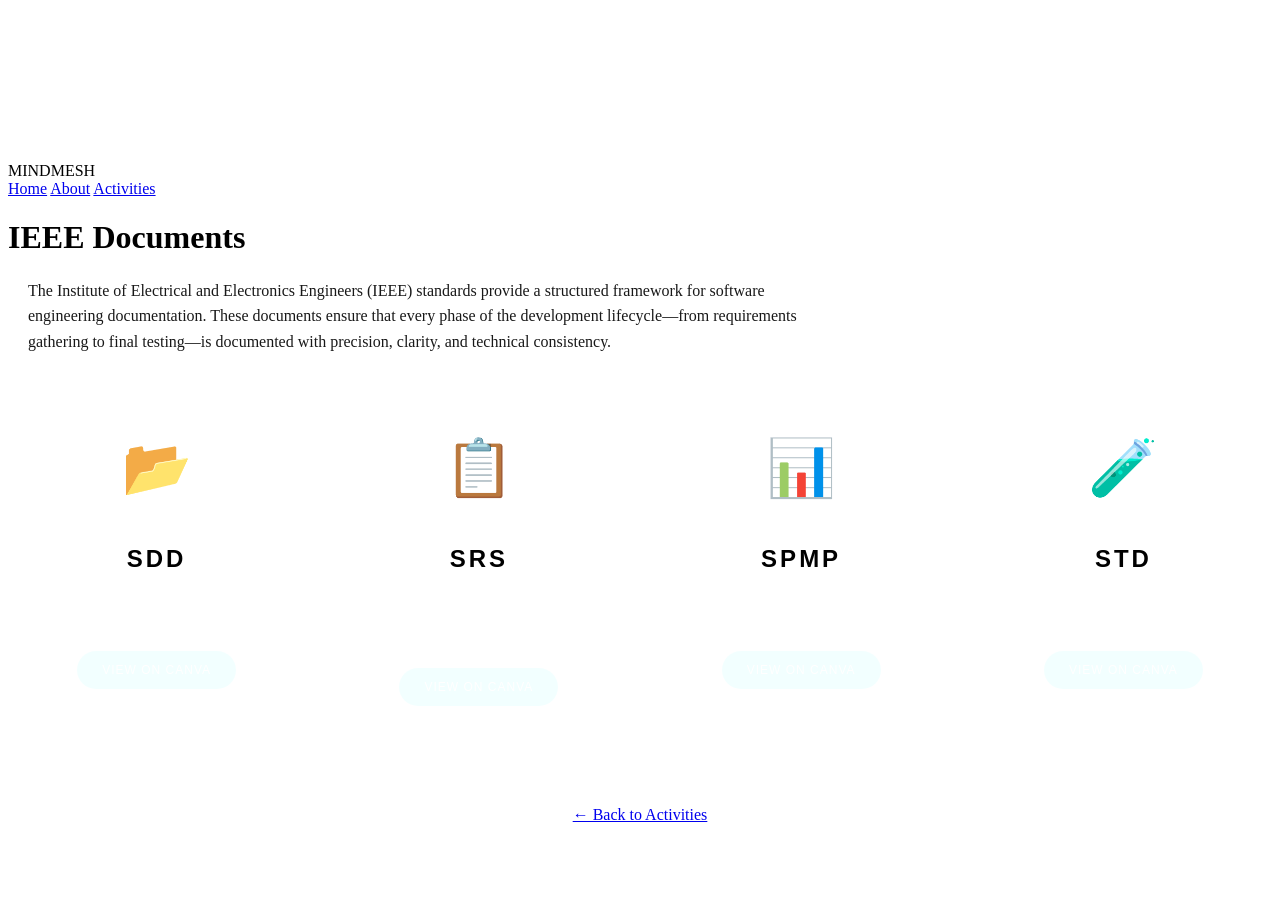
==== ieee.html @ 4f5016a4 "Add files via upload" ====
<!DOCTYPE html>
<html lang="en">
<head>
    <meta charset="UTF-8">
    <meta name="viewport" content="width=device-width, initial-scale=1.0">
    <title>IEEE Documents | MindMesh</title>
    <link rel="stylesheet" href="style.css">
    <style>
        /* PDF Container Specific Styles */
        .pdf-grid {
            display: grid;
            grid-template-columns: repeat(auto-fit, minmax(250px, 1fr));
            gap: 25px;
            margin-top: 30px;
        }

        .pdf-card {
            display: flex;
            flex-direction: column;
            align-items: center;
            text-align: center;
            padding: 40px 20px;
            transition: all 0.3s ease;
            position: relative;
            overflow: hidden;
        }

        .pdf-card:hover {
            transform: translateY(-10px);
            box-shadow: 0 0 30px rgba(0, 255, 255, 0.3);
        }

        .pdf-icon {
            font-size: 3.5rem;
            margin-bottom: 20px;
            color: var(--glow-blue);
            filter: drop-shadow(0 0 10px var(--glow-blue));
        }

        .pdf-info h3 {
            font-family: 'Orbitron', sans-serif;
            color: var(--glow-blue);
            font-size: 1.5rem;
            margin-bottom: 10px;
            letter-spacing: 3px;
        }

        .pdf-info p {
            font-size: 0.85rem;
            color: rgba(255, 255, 255, 0.7);
            margin-bottom: 25px;
            min-height: 40px;
            line-height: 1.4;
        }

        .view-btn {
            display: inline-block;
            padding: 12px 25px;
            border: 1px solid var(--glow-blue);
            border-radius: 50px;
            color: #fff;
            text-decoration: none;
            font-family: 'Orbitron', sans-serif;
            font-size: 0.75rem;
            transition: all 0.3s ease;
            background: rgba(0, 255, 255, 0.05);
            text-transform: uppercase;
            letter-spacing: 1px;
        }

        .view-btn:hover {
            background: var(--glow-blue);
            color: #000;
            box-shadow: 0 0 20px var(--glow-blue);
        }

        .description-text {
            color: var(--text-white);
            max-width: 800px;
            margin: 20px auto 40px 20px;
            line-height: 1.6;
            opacity: 0.9;
        }
    </style>
</head>
<body>
    <canvas id="bg-canvas"></canvas>

    <nav>
        <div class="logo">MINDMESH</div>
        <div class="nav-links">
            <a href="index.html">Home</a>
            <a href="about.html">About</a>
            <a href="activities.html">Activities</a>
        </div>
    </nav>

    <div class="container">
        <div class="glow-card">
            <h1 class="glow-text">IEEE Documents</h1>
            <p class="description-text">
                The Institute of Electrical and Electronics Engineers (IEEE) standards provide a structured framework for software engineering documentation. These documents ensure that every phase of the development lifecycle—from requirements gathering to final testing—is documented with precision, clarity, and technical consistency.
            </p>
        </div>

        <div class="pdf-grid">
            <div class="glow-card pdf-card">
                <div class="pdf-icon">📂</div>
                <div class="pdf-info">
                    <h3>SDD</h3>
                    <p>Software Design Description: Details the system architecture and data design.</p>
                </div>
                <a href="https://canva.link/kn8r34mypganovc" target="_blank" class="view-btn">View on Canva</a>
            </div>

            <div class="glow-card pdf-card">
                <div class="pdf-icon">📋</div>
                <div class="pdf-info">
                    <h3>SRS</h3>
                    <p>Software Requirements Specification: Defines the functional and non-functional requirements.</p>
                </div>
                <a href="https://canva.link/nyqg9ze39wl8cg4" target="_blank" class="view-btn">View on Canva</a>
            </div>

            <div class="glow-card pdf-card">
                <div class="pdf-icon">📊</div>
                <div class="pdf-info">
                    <h3>SPMP</h3>
                    <p>Software Project Management Plan: Outlines the project timeline, resources, and goals.</p>
                </div>
                <a href="https://canva.link/5ol1yj2ijcr7riz" target="_blank" class="view-btn">View on Canva</a>
            </div>

            <div class="glow-card pdf-card">
                <div class="pdf-icon">🧪</div>
                <div class="pdf-info">
                    <h3>STD</h3>
                    <p>Software Test Documentation: Logs the test cases, procedures, and quality reports.</p>
                </div>
                <a href="https://canva.link/ig4b3yopkc3qx81" target="_blank" class="view-btn">View on Canva</a>
            </div>
        </div>

        <div style="text-align: center; margin-top: 60px; margin-bottom: 40px;">
            <a href="activities.html" class="nav-btn">← Back to Activities</a>
        </div>
    </div>

    <script src="script.js"></script>
</body>
</html>
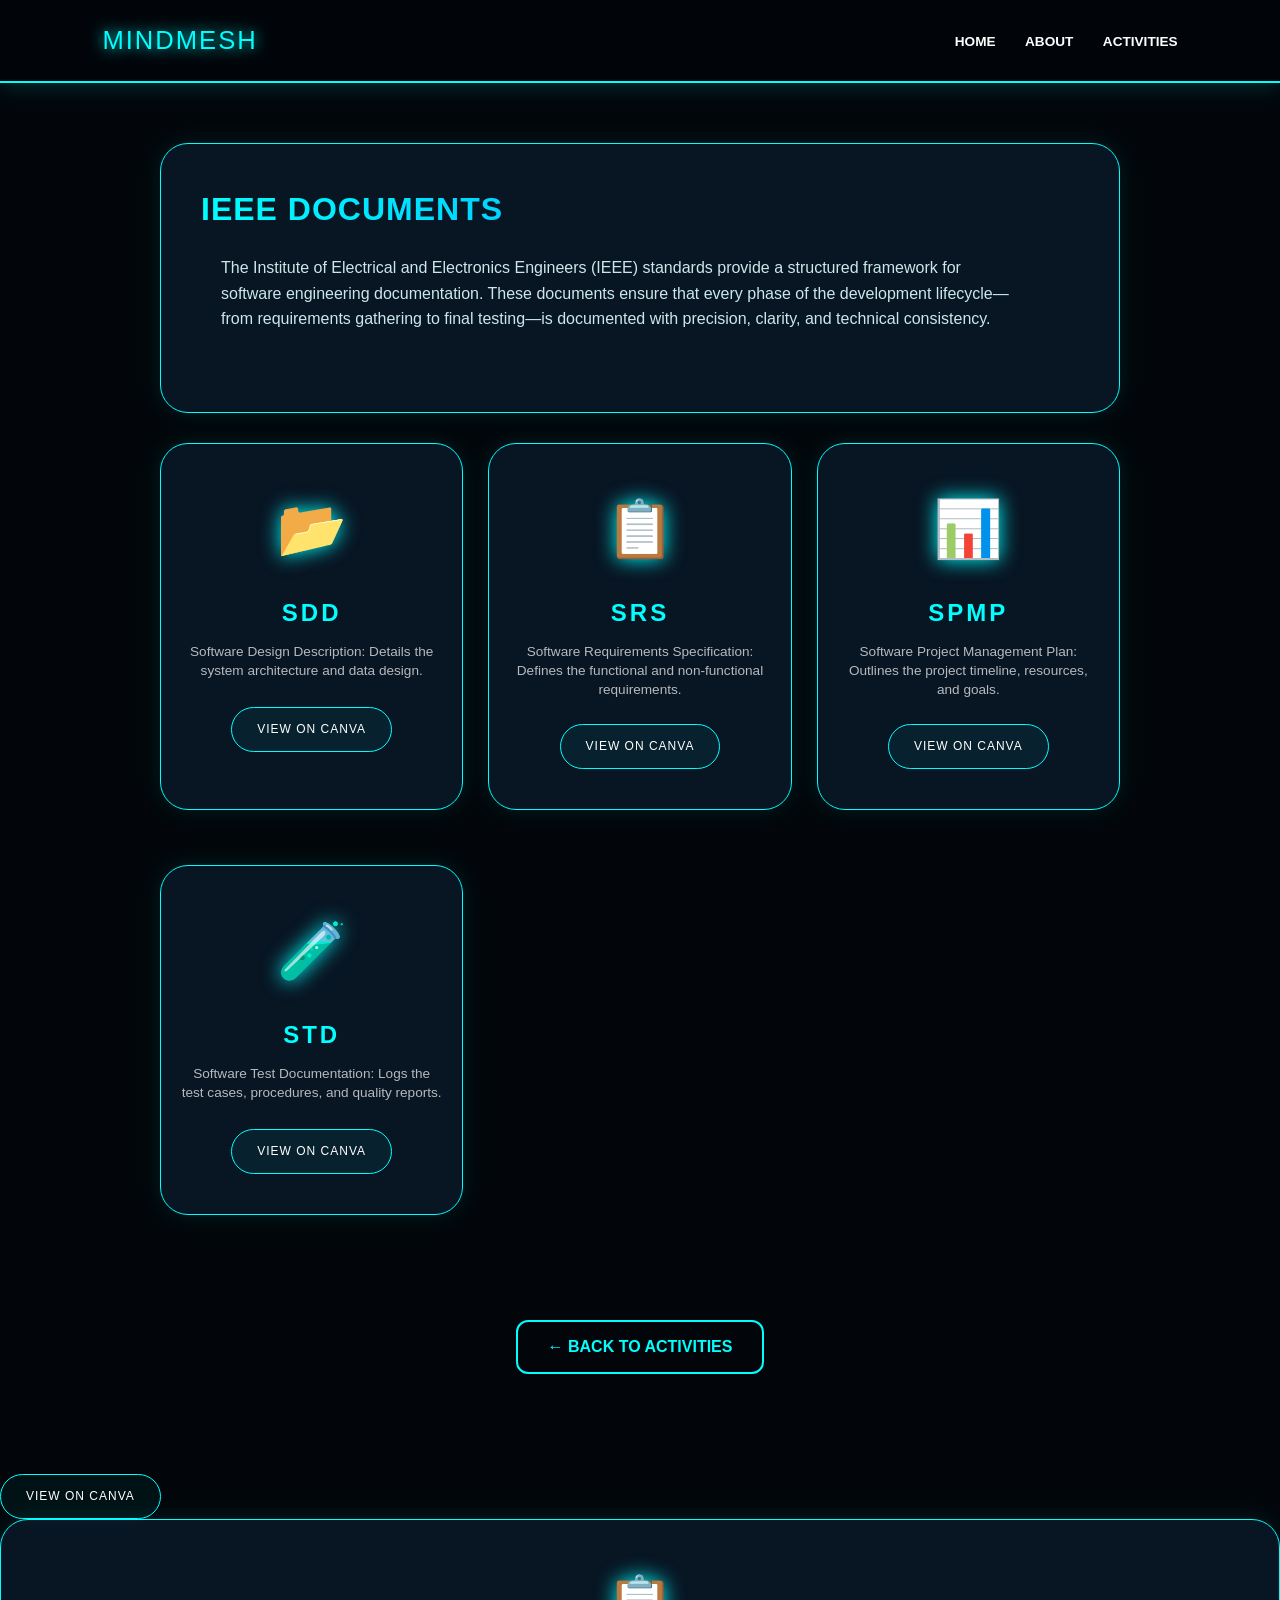
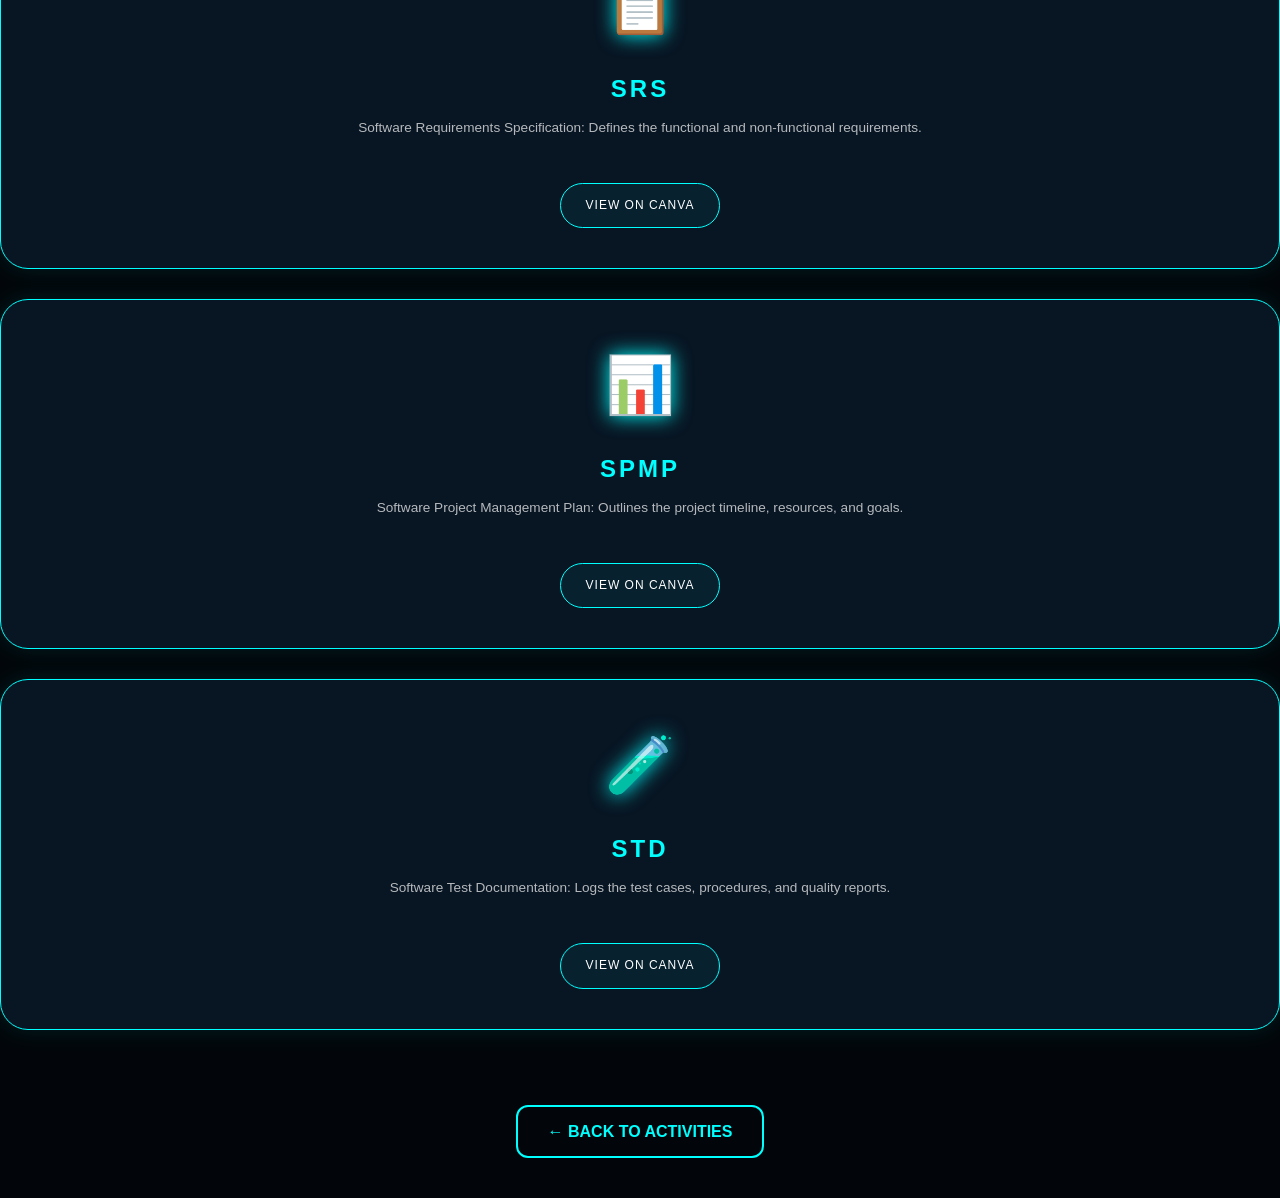
==== commit 19856d55: "Update Canva links in ieee.html" ====
--- a/ieee.html
+++ b/ieee.html
@@ -110,7 +110,45 @@
                     <h3>SDD</h3>
                     <p>Software Design Description: Details the system architecture and data design.</p>
                 </div>
-                <a href="https://canva.link/kn8r34mypganovc" target="_blank" class="view-btn">View on Canva</a>
+                <a href="https://www.canva.com/design/DAHKBSeOIoA/Tng36ZDUF0UGGGkLjZWFgg/view?utm_content=DAHKBSeOIoA&utm_campaign=designshare&utm_medium=link&utm_source=viewer" target="_blank" class="view-btn">View on Canva</a>
+            </div>
+
+            <div class="glow-card pdf-card">
+                <div class="pdf-icon">📋</div>
+                <div class="pdf-info">
+                    <h3>SRS</h3>
+                    <p>Software Requirements Specification: Defines the functional and non-functional requirements.</p>
+                </div>
+                <a href="https://canva.link/nyqg9ze39wl8cg4" target="_blank" class="view-btn">View on Canva</a>
+            </div>
+
+            <div class="glow-card pdf-card">
+                <div class="pdf-icon">📊</div>
+                <div class="pdf-info">
+                    <h3>SPMP</h3>
+                    <p>Software Project Management Plan: Outlines the project timeline, resources, and goals.</p>
+                </div>
+                <a href="https://canva.link/5ol1yj2ijcr7riz" target="_blank" class="view-btn">View on Canva</a>
+            </div>
+
+            <div class="glow-card pdf-card">
+                <div class="pdf-icon">🧪</div>
+                <div class="pdf-info">
+                    <h3>STD</h3>
+                    <p>Software Test Documentation: Logs the test cases, procedures, and quality reports.</p>
+                </div>
+                <a href="https://canva.link/ig4b3yopkc3qx81" target="_blank" class="view-btn">View on Canva</a>
+            </div>
+        </div>
+
+        <div style="text-align: center; margin-top: 60px; margin-bottom: 40px;">
+            <a href="activities.html" class="nav-btn">← Back to Activities</a>
+        </div>
+    </div>
+
+    <script src="script.js"></script>
+</body>
+</html>                <a href="https://canva.link/kn8r34mypganovc" target="_blank" class="view-btn">View on Canva</a>
             </div>
 
             <div class="glow-card pdf-card">
--- a/style.css
+++ b/style.css
@@ -0,0 +1,199 @@
+/* 1. IMPORTS & VARIABLES */
+@import url('https://fonts.googleapis.com/css2?family=Inter:wght@300;400;600&family=Orbitron:wght@700&display=swap');
+
+:root {
+    --bg-dark: #02060a;
+    --card-bg: rgba(10, 25, 40, 0.85);
+    --glow-blue: #00ffff; /* Phosphorescent Blue */
+    --deep-blue: #0080ff;
+    --text-white: #e0ffff;
+    --text-dim: #94a3b8;
+}
+
+/* 2. GLOBAL RESET */
+* {
+    box-sizing: border-box;
+    margin: 0;
+    padding: 0;
+}
+
+body {
+    background-color: var(--bg-dark);
+    color: var(--text-white);
+    font-family: 'Inter', sans-serif;
+    line-height: 1.6;
+    overflow-x: hidden;
+}
+
+/* 3. LIVE BACKGROUND LAYER */
+#bg-canvas {
+    position: fixed;
+    top: 0;
+    left: 0;
+    width: 100vw;
+    height: 100vh;
+    z-index: -2;
+}
+
+/* 4. NAVIGATION */
+nav {
+    display: flex;
+    justify-content: space-between;
+    align-items: center;
+    padding: 20px 8%;
+    background: rgba(2, 6, 10, 0.9);
+    backdrop-filter: blur(12px);
+    border-bottom: 2px solid var(--glow-blue);
+    position: sticky;
+    top: 0;
+    z-index: 1000;
+    box-shadow: 0 5px 20px rgba(0, 255, 255, 0.15);
+}
+
+.logo {
+    font-family: 'Orbitron', sans-serif;
+    font-size: 1.6rem;
+    color: var(--glow-blue);
+    text-shadow: 0 0 15px var(--glow-blue);
+    letter-spacing: 2px;
+}
+
+.nav-links a {
+    color: white;
+    text-decoration: none;
+    margin-left: 25px;
+    font-size: 0.85rem;
+    font-weight: 600;
+    text-transform: uppercase;
+    transition: 0.3s ease;
+}
+
+.nav-links a:hover {
+    color: var(--glow-blue);
+    text-shadow: 0 0 10px var(--glow-blue);
+}
+
+/* 5. REUSABLE CONTAINERS & CARDS */
+.container {
+    max-width: 1000px;
+    margin: 40px auto;
+    padding: 20px;
+}
+
+.glow-card {
+    background: var(--card-bg);
+    border: 1px solid var(--glow-blue);
+    border-radius: 28px; /* Rounded border style from ref */
+    padding: 40px;
+    margin-bottom: 30px;
+    box-shadow: 0 0 25px rgba(0, 255, 255, 0.1);
+    backdrop-filter: blur(5px);
+}
+
+.glow-text {
+    font-family: 'Orbitron', sans-serif;
+    background: linear-gradient(90deg, var(--glow-blue), var(--deep-blue));
+    -webkit-background-clip: text;
+    -webkit-text-fill-color: transparent;
+    margin-bottom: 20px;
+    text-transform: uppercase;
+    letter-spacing: 1px;
+}
+
+/* 6. ABOUT PAGE - MEMBER SPECIFIC STYLES */
+.member-layout {
+    display: flex;
+    align-items: center;
+    gap: 40px;
+}
+
+.portrait-box {
+    width: 180px;
+    height: 220px; /* Portrait Square aspect */
+    border: 2px solid var(--glow-blue);
+    border-radius: 18px;
+    overflow: hidden;
+    flex-shrink: 0;
+    box-shadow: 0 0 15px rgba(0, 255, 255, 0.3);
+}
+
+.portrait-box img {
+    width: 100%;
+    height: 100%;
+    object-fit: cover;
+}
+
+.role-tag {
+    color: var(--glow-blue);
+    text-transform: uppercase;
+    font-weight: 800;
+    font-size: 0.8rem;
+    letter-spacing: 2px;
+    margin-bottom: 8px;
+}
+
+/* 7. ACTIVITIES HUB - GRID SYSTEM */
+.grid {
+    display: grid;
+    grid-template-columns: repeat(auto-fit, minmax(280px, 1fr));
+    gap: 20px;
+}
+
+.activity-box {
+    text-align: center;
+    transition: transform 0.3s ease, box-shadow 0.3s ease;
+    display: flex;
+    flex-direction: column;
+    justify-content: space-between;
+}
+
+.activity-box:hover {
+    transform: translateY(-8px);
+    box-shadow: 0 0 30px rgba(0, 255, 255, 0.2);
+}
+
+/* 8. BUTTONS & UI ELEMENTS */
+.nav-btn {
+    display: inline-block;
+    padding: 12px 30px;
+    background: transparent;
+    border: 2px solid var(--glow-blue);
+    color: var(--glow-blue);
+    text-decoration: none;
+    border-radius: 12px;
+    font-weight: 700;
+    text-transform: uppercase;
+    transition: all 0.3s ease;
+    cursor: pointer;
+    margin-top: 15px;
+}
+
+.nav-btn:hover {
+    background: var(--glow-blue);
+    color: var(--bg-dark);
+    box-shadow: 0 0 20px var(--glow-blue);
+}
+
+.nav-btn.small {
+    padding: 8px 20px;
+    font-size: 0.75rem;
+}
+
+/* 9. RESPONSIVE QUERIES */
+@media (max-width: 768px) {
+    nav {
+        flex-direction: column;
+        gap: 15px;
+    }
+    .member-layout {
+        flex-direction: column;
+        text-align: center;
+    }
+    .portrait-box {
+        width: 100%;
+        max-width: 200px;
+    }
+    .glow-card {
+        padding: 25px;
+    }
+}
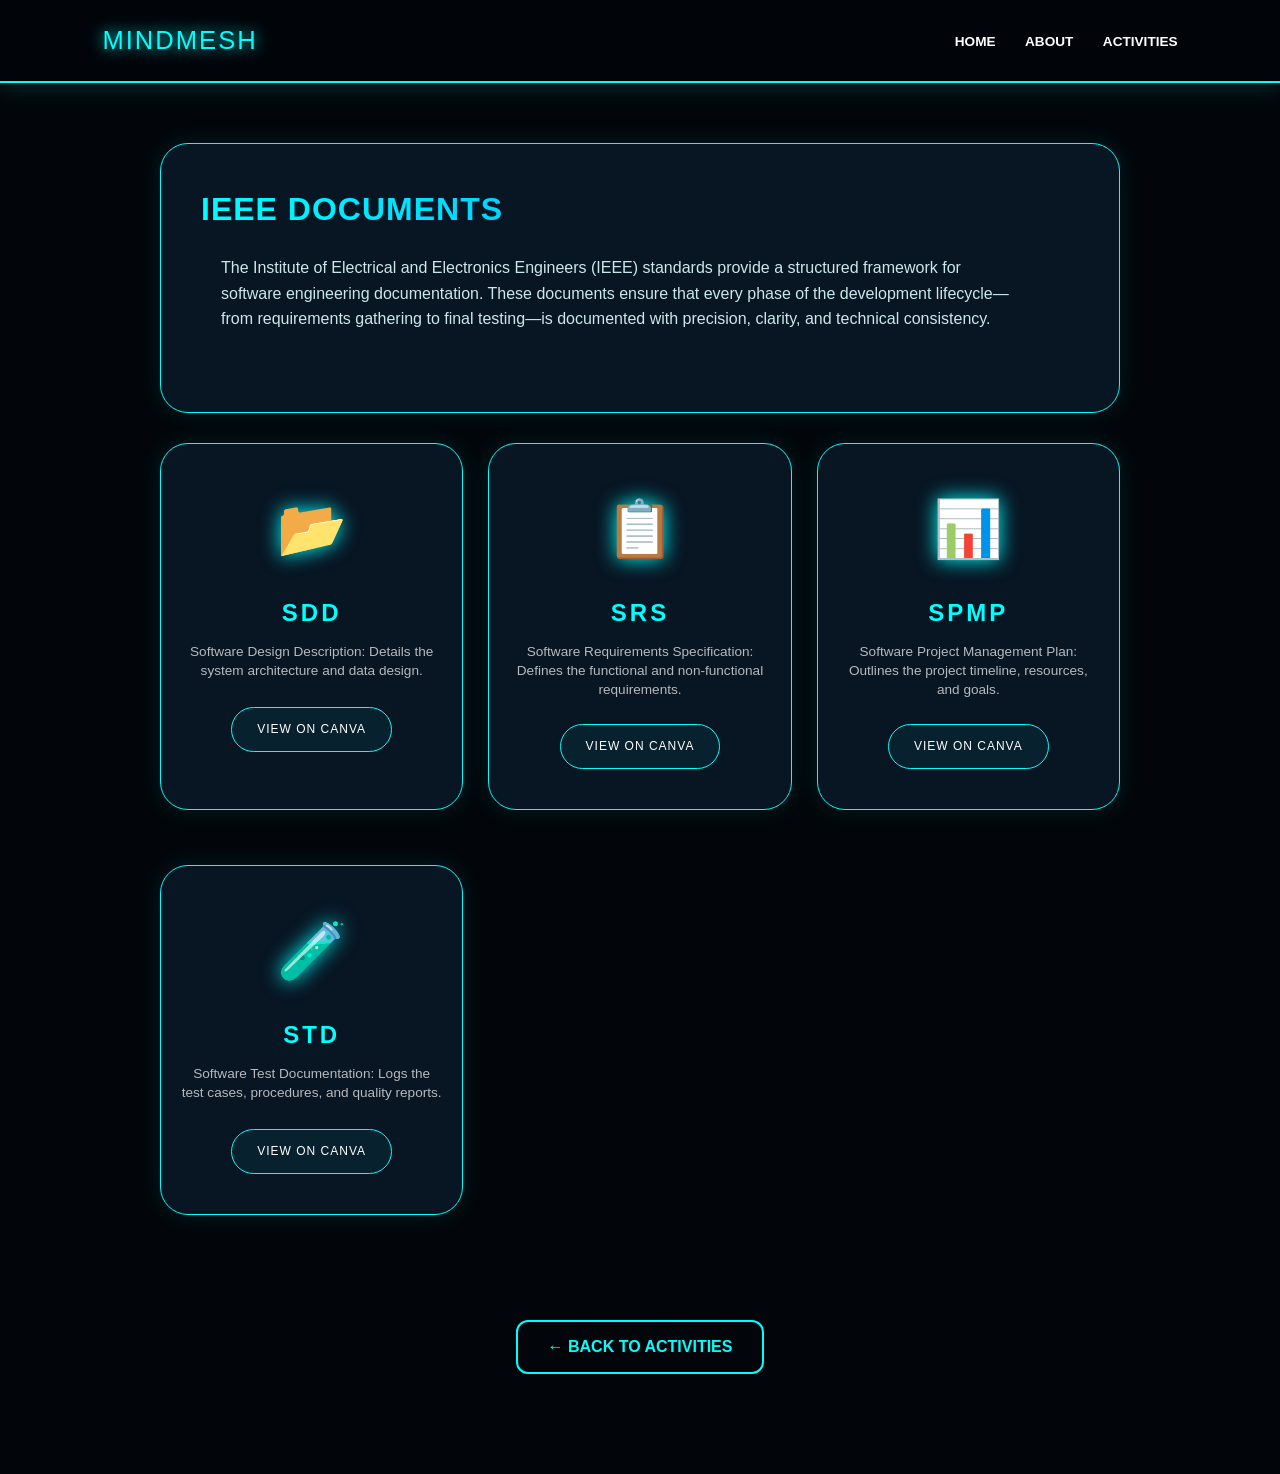
==== commit 0dfc543e: "Remove PDF cards and links from ieee.html Removed multiple PDF cards and their associated links from" ====
--- a/ieee.html
+++ b/ieee.html
@@ -148,42 +148,4 @@
 
     <script src="script.js"></script>
 </body>
-</html>                <a href="https://canva.link/kn8r34mypganovc" target="_blank" class="view-btn">View on Canva</a>
-            </div>
-
-            <div class="glow-card pdf-card">
-                <div class="pdf-icon">📋</div>
-                <div class="pdf-info">
-                    <h3>SRS</h3>
-                    <p>Software Requirements Specification: Defines the functional and non-functional requirements.</p>
-                </div>
-                <a href="https://canva.link/nyqg9ze39wl8cg4" target="_blank" class="view-btn">View on Canva</a>
-            </div>
-
-            <div class="glow-card pdf-card">
-                <div class="pdf-icon">📊</div>
-                <div class="pdf-info">
-                    <h3>SPMP</h3>
-                    <p>Software Project Management Plan: Outlines the project timeline, resources, and goals.</p>
-                </div>
-                <a href="https://canva.link/5ol1yj2ijcr7riz" target="_blank" class="view-btn">View on Canva</a>
-            </div>
-
-            <div class="glow-card pdf-card">
-                <div class="pdf-icon">🧪</div>
-                <div class="pdf-info">
-                    <h3>STD</h3>
-                    <p>Software Test Documentation: Logs the test cases, procedures, and quality reports.</p>
-                </div>
-                <a href="https://canva.link/ig4b3yopkc3qx81" target="_blank" class="view-btn">View on Canva</a>
-            </div>
-        </div>
-
-        <div style="text-align: center; margin-top: 60px; margin-bottom: 40px;">
-            <a href="activities.html" class="nav-btn">← Back to Activities</a>
-        </div>
-    </div>
-
-    <script src="script.js"></script>
-</body>
 </html>
